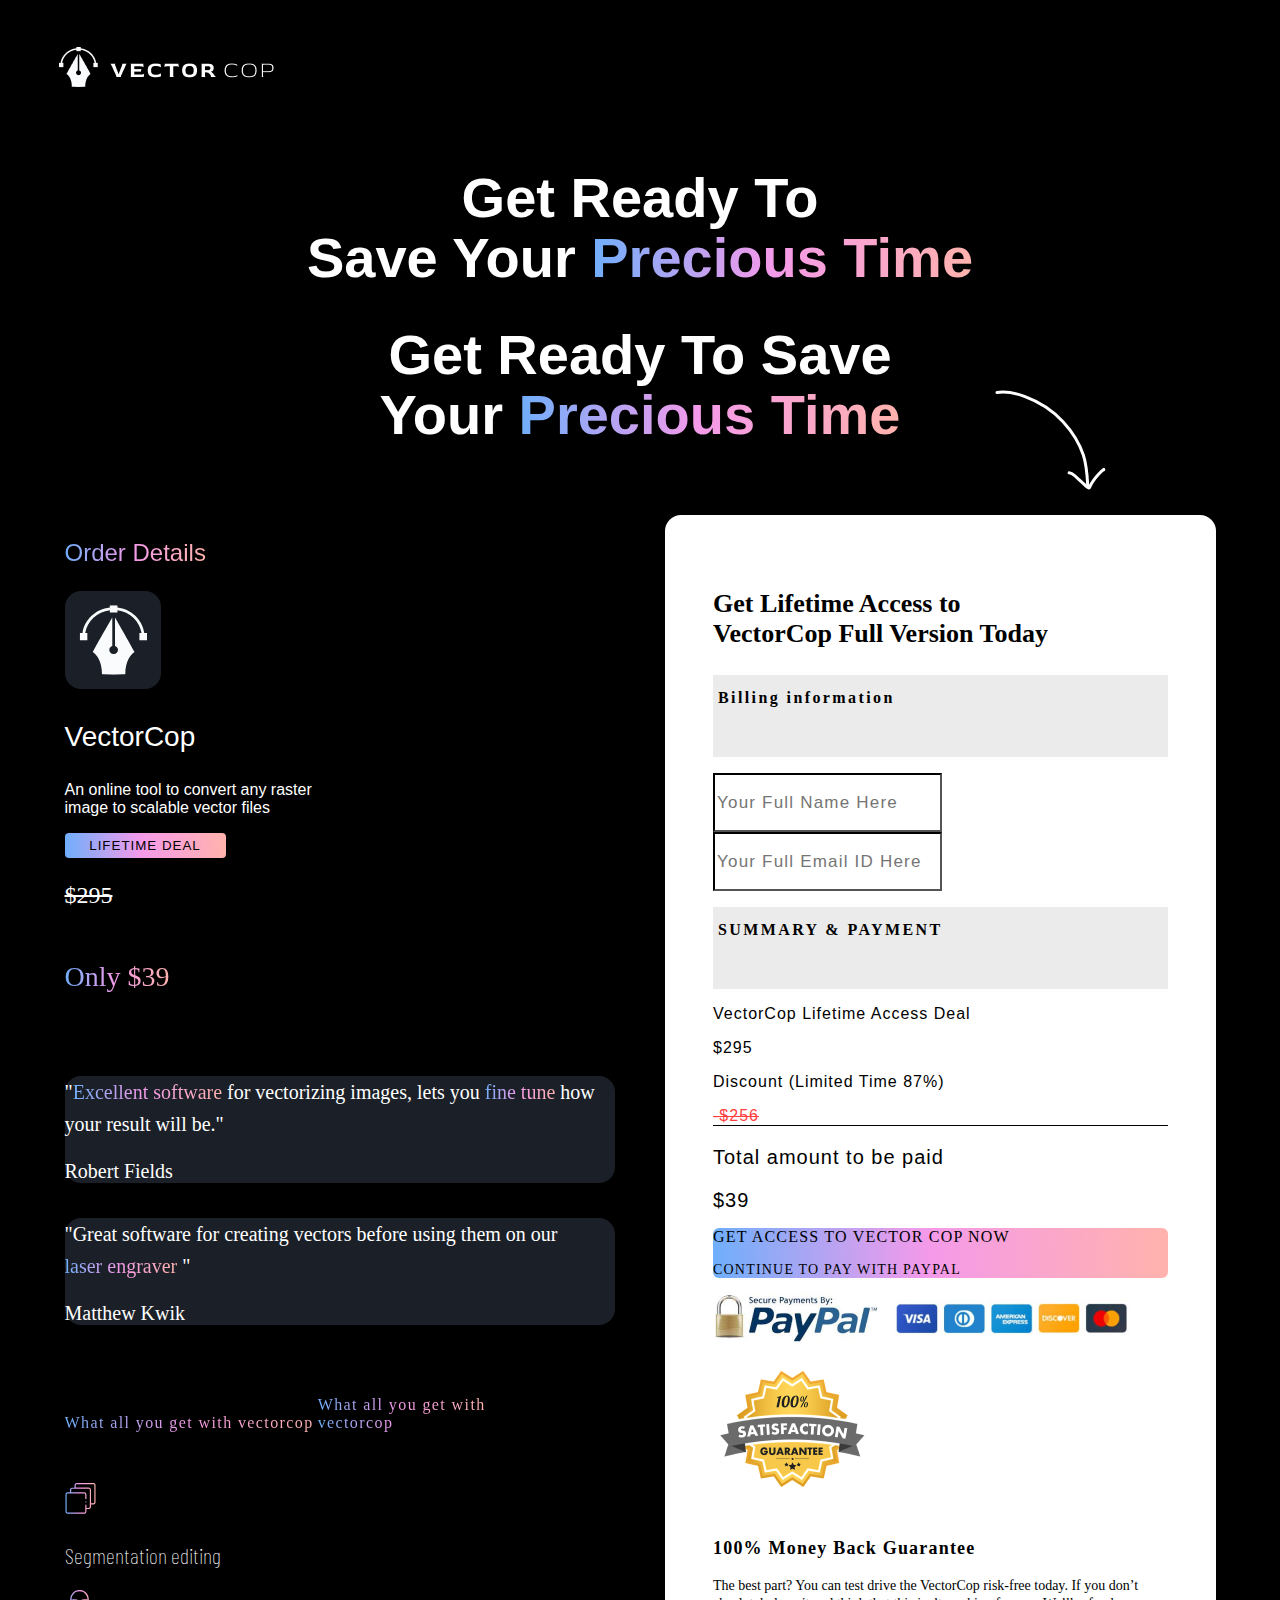
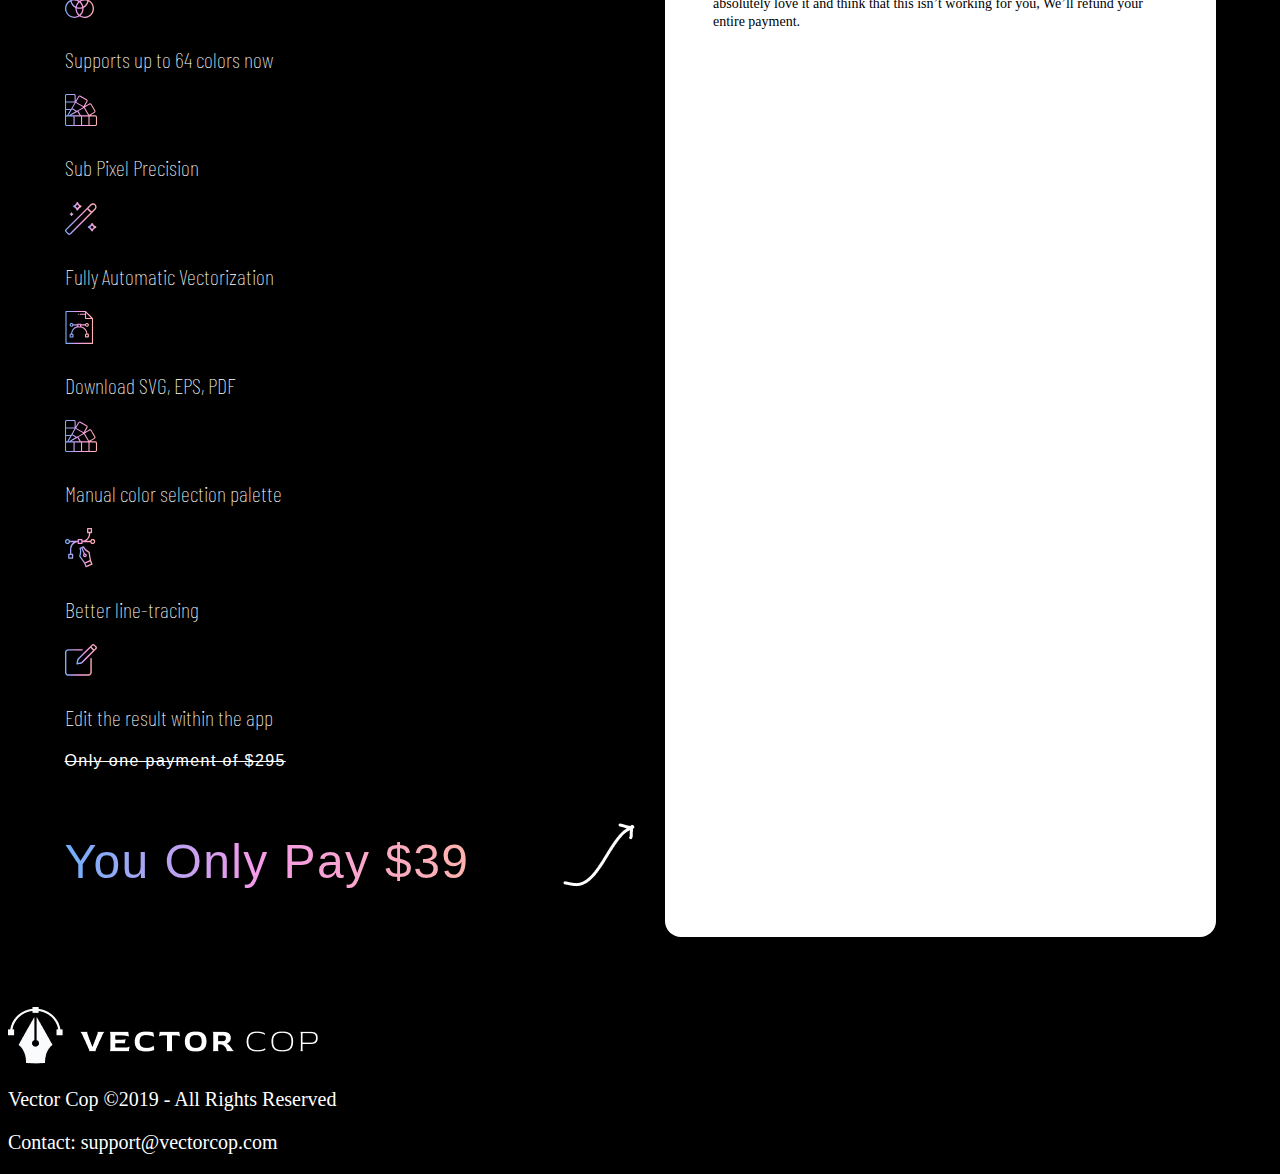
==== cart.html @ 102c4f46 "cart order details  deskto ipadp" ====
<!doctype html>
<html lang="en">

<head>
    <!-- Required meta tags -->
    <meta charset="utf-8">
    <meta name="viewport" content="width=device-width, initial-scale=1">

    <!-- Bootstrap CSS -->
    <link href="https://cdn.jsdelivr.net/npm/bootstrap@5.0.2/dist/css/bootstrap.min.css" rel="stylesheet"
        integrity="sha384-EVSTQN3/azprG1Anm3QDgpJLIm9Nao0Yz1ztcQTwFspd3yD65VohhpuuCOmLASjC" crossorigin="anonymous">

    <!-- Local Style -->
    <link rel="stylesheet" href="./css/cart.css">

    <!-- Google Fonts -->
    <link rel="preconnect" href="https://fonts.googleapis.com">
    <link rel="preconnect" href="https://fonts.gstatic.com" crossorigin>
    <link
        href="https://fonts.googleapis.com/css2?family=Montserrat:wght@100;200;300;400;500;600;700;800;900&display=swap"
        rel="stylesheet">

    <!-- Fontawesome -->
    <link rel="stylesheet" href="https://use.fontawesome.com/releases/v5.15.3/css/all.css"
        integrity="sha384-SZXxX4whJ79/gErwcOYf+zWLeJdY/qpuqC4cAa9rOGUstPomtqpuNWT9wdPEn2fk" crossorigin="anonymous">

    <link rel="preconnect" href="https://fonts.googleapis.com">
    <link rel="preconnect" href="https://fonts.gstatic.com" crossorigin>
    <link href="https://fonts.googleapis.com/css2?family=Barlow+Condensed:wght@100;200;300;400;500&display=swap"
        rel="stylesheet">

    <title>Cart</title>
</head>

<body>
    <nav class="navbar navbar-expand-lg navbar-dark">
        <div class="container-fluid">
            <a class="navbar-brand" href="#"><img src="images/Group 84.png" alt="logo"></a>
        </div>
    </nav>

    <main class="pb-0 pb-lg-5">
        <!-- Main heading -->
        <div class="h-main d-flex mt-4 mt-xl-0 justify-content-center">
            <!-- for desk -->
            <h1 class="d-none d-lg-block px-auto fs-56 c-white fw-bold ff-gb text-center">Get Ready To <br> Save Your <span
                    class="text-g">Precious Time</span></h1>
            <!-- for mobile -->
            <h1 class="d-lg-none fs-56 fs-md-32 c-white fw-900 ff-gb">Get Ready To Save <br> Your <span class="text-g">Precious
                    Time</span></h1>

        </div>


        <!-- Main -->
        <div class="main-cart">
            <!-- grid -->
            <div class="main-cart-grid">
                <img class="arrow-down d-none d-xl-block" src="images/Group 113.svg" alt="arrow-down">
                <img class="arrow-up d-none d-xl-block" src="images/Group 114.png" alt="">
                <div class="order-details ms-3 ms-md-0 d-flex flex-column">

                    <p class="ms-3 ms-xl-0 fs-24  text-g ff-gb">Order Details</p>


                    <div class="d-flex flex-column flex-md-row ms-3 ms-xl-0 justify-content-between c-white justify-content-between">

                        <div class="d-flex mt-2 mt-lg-0">
                            <div class="me-3">
                                <img class="small-logo" src="images/Group 3.svg" alt="">
                            </div>
                            <div class="d-flex flex-column ff-g">
                                <p class="fs-28 fs-sm-24 mb-0">VectorCop</p>
                                <p class="fw-light fs-sm-14">An online tool to convert any raster <br>
                                    image to scalable vector files</p>
                                <button class="o-d-b c-g fs-16 fs-sm-14 fw-bold l-space-1">LIFETIME DEAL</button>

                            </div>
                        </div>
                        <div class="d-flex flex-md-column flex-row text-md-end text-start mt-3 mt-xl-0">
                            <p class="cut-295 fs-24 fs-sm-20 mb-0 mt-1 mt-sm-0" style="text-decoration: line-through;">$295</p>
                            <p class="ms-3 ms-xl-0 text-g fs-30 fs-sm-24 -space-3">Only <span class="fw-bold">$39</span></p>
                        </div>

                    </div>

                </div>

                <div class="cart-reviews">
                    <div class="ms-lg-3 ms-xl-0 fs-20 fs-sm-16 text-center c-white c-bg-grey br-16 py-4 px-5">
                        <p class="mt-2 mb-1 l-height-32">"<span class="text-g">Excellent software</span> for vectorizing
                            images, lets you <span class="text-g">fine tune</span> how your result will be."</p>
                        <p class="mb-0 fw-light">Robert Fields</p>
                    </div>
                    <div class="ms-lg-3 ms-xl-0 mt-35 mt-4 fs-20 fs-sm-16 text-center c-white c-bg-grey br-16 py-4 px-5">
                        <p class="mt-2 mb-1 l-height-32">"Great software for creating vectors before using them on our <span class="text-g">laser engraver</span> "</p>
                        <p class="mb-0 fw-light">Matthew Kwik </p>
                    </div>
                </div>

                <div class="features">
                    <div class="d-flex justify-content-center">
                        <p class="d-none d-sm-block mt-3 fs-16 text-g text-center text-uppercase l-space-3 fw-bold">What all you get with
                            vectorcop</p>
                        <p class="d-sm-none mt-3 fs-16 text-g text-center text-uppercase l-space-3 fw-bold">What all you get with <br>
                                vectorcop</p>
                    </div>
                    <div class="row mt-35 ps-5 ps-xl-0">
                        <div class="col-xl-6 d-flex c-white fs-22">
                            <img src="images/vc-7.svg" alt="logo">
                            <p class=" ms-3 mb-0 ff-bc fw-100 fs-sm-18">Segmentation editing</p>
                        </div>

                        <div class="mt-3 mt-xl-0 col-xl-6 d-flex c-white fs-22">
                            <img src="images/vc-1.svg" alt="logo">
                            <p class=" ms-3 mb-0 ff-bc fw-100 fs-sm-18">Supports up to 64 colors now</p>
                        </div>

                        <div class="mt-3 col-xl-6 d-flex c-white fs-22">
                            <img src="images/vc-4.svg" alt="logo">
                            <p class=" ms-3 mb-0 ff-bc fw-100 fs-sm-18">Sub Pixel Precision</p>
                        </div>

                        <div class="mt-3 col-xl-6 d-flex c-white fs-22">
                            <img src="images/vc-2.svg" alt="logo">
                            <p class=" ms-3 mb-0 ff-bc fw-100 fs-sm-18">Fully Automatic Vectorization</p>
                        </div>

                        <div class="mt-3 col-xl-6 d-flex c-white fs-22">
                            <img src="images/vc-3.svg" alt="logo">
                            <p class=" ms-3 mb-0 ff-bc fw-100 fs-sm-18">Download SVG, EPS, PDF</p>
                        </div>

                        <div class="mt-3 col-xl-6 d-flex c-white fs-22">
                            <img src="images/vc-4.svg" alt="logo">
                            <p class=" ms-3 mb-0 ff-bc fw-100 fs-sm-18">Manual color selection palette</p>
                        </div>

                        <div class="mt-3 col-xl-6 d-flex c-white fs-22">
                            <img src="images/vc-5.svg" alt="logo">
                            <p class=" ms-3 mb-0 ff-bc fw-100 fs-sm-18">Better line-tracing</p>
                        </div>

                        <div class="mt-3 col-xl-6 d-flex c-white fs-22">
                            <img src="images/vc-6.svg" alt="logo">
                            <p class=" ms-3 mb-0 ff-bc fw-100 fs-sm-18">Edit the result within the app</p>
                        </div>

                    </div>
                    <div class="text-center mt-5 l-space-3">
                        <p class="features-p ff-g c-white fs-2 mb-0 fw-bold">Only one payment of $295</p>
                        <p class="fs-48 fs-sm-32 ff-gb text-g fw-bold">You Only Pay $39</p>
                    </div>
                </div>

                <!-- Cart -->
                <div class="cart me-lg-3 me-xl-0 br-16">
                    <div class="d-flex flex-column text-center">
                        <p class="fs-26 fs-sm-20 cart-p-1 fw-900">Get Lifetime Access to <br>
                            VectorCop Full Version Today</p>
                        <p class="cart-p-2 mt-4 text-uppercase fs-16 l-space-7 fw-600">Billing information</p>
                        <form>
                            <div class="mb-3 mt-1 mt-lg-0">
                                <input type="text" class="form-control inp" placeholder="Your Full Name Here"
                                    id="exampleInputName" aria-describedby="nameHelp">
                            </div>
                            <div class="mb-lg-3 mb-4 mt-1 mt-lg-0">
                                <input type="email" class="form-control inp" placeholder="Your Full Email ID Here"
                                    id="exampleInputEmail1" aria-describedby="emailHelp">
                            </div>


                        </form>
                        <p class="cart-p-3 mt-4 text-uppercase fs-16 l-space-7 fw-600">SUMMARY & PAYMENT</p>

                        <div class="mt-2 d-flex justify-content-between ff-g fs-16 fw-bold l-space-1">
                            <p class="ps-0 pe-0 ps-md-3 pe-md-3 l-space-sm-08 text-start l-space-sm-08">VectorCop Lifetime Access Deal</p>
                            <span class="me-md-3 me-0">$295</span>
                        </div>

                        <div class="mt-1 d-flex justify-content-between ff-g fs-16 fw-bold l-space-1">
                            <p class="ps-0 ps-md-3 pe-md-3 pe-0 text-start l-space-sm-08">Discount <span class="fw-100">(Limited Time 87%) </span> </p>
                            <span class="c-red me-md-3 me-0" style="text-decoration: line-through;">-$256</span>
                        </div>
                        <div class="hr"></div>
                        <div class="mt-3 mb-3 mb-lg-2 d-flex justify-content-between ff-g fs-20 fw-bold l-space-1">
                            <p class="ps-0 ps-md-3 pe-md-3 pe-0 l-space-sm-06">Total amount to be paid </p>
                            <span class="me-md-3 me-0">$39</span>
                        </div>

                        <div class="cart-g-div mt-4 mb-2 py-3 c-g d-flex flex-column align-items-center">
                            <p class="mb-1 fs-5 fw-bold l-space-2">GET ACCESS TO VECTOR COP NOW</p>
                            <p class="l-space-2 mb-0 fs-14">CONTINUE TO PAY WITH PAYPAL</p>
                        </div>

                        <div class="d-none d-lg-block credit-img mx-auto mt-4">
                            <img src="images/Group 53.png" alt="cresdit card">
                        </div>
                        <div class="row mt-5">
                            <div class="col-xl-4">
                                <img src="images/54e1d54a4851a914f6da8c7dda793576163adeec5b4c704c732a72d0964ec359_640 1.png" alt="">
                            </div>
                            <div class="mt-0 mt-lg-2 col-xl-8 text-center text-xl-start">
                                <p class=" mt-0 mt-lg-4 mb-0 fs-18 fw-800 l-space-2">100% Money Back Guarantee</p>
                                <p class="mt-2 mb-0 fs-14 fw-100 l-height-1">The best part? You can test drive the VectorCop risk-free today. If you don’t absolutely love it and think that this isn’t working for you, We’ll refund your entire payment.</p> 
                            </div>
                        </div>
                    </div>
                </div>
            </div>
        </div>
    </main>

    <footer class="pt-lg-5 pb-5 pt-0">
        <div class="text-center c-white mt-5">
            <img src="images/Group 401.png" alt="">
            <p class="mt-2 mb-0 fs-20 fs-sm-16">Vector Cop ©2019 - All Rights Reserved</p> 

             <p class="fs-20 fs-sm-16">  Contact: support@vectorcop.com</p>
            <p></p>
        </div>
    </footer>





    <!-- Bootstrap JS -->
    <script src="https://cdn.jsdelivr.net/npm/bootstrap@5.0.2/dist/js/bootstrap.bundle.min.js"
        integrity="sha384-MrcW6ZMFYlzcLA8Nl+NtUVF0sA7MsXsP1UyJoMp4YLEuNSfAP+JcXn/tWtIaxVXM"
        crossorigin="anonymous"></script>

</body>

</html>
---- css/cart.css ----
body{
    background-color: #000;
}

@font-face{
    src: url(Gotham-Font/Gotham-Black.otf);
    font-family: 'Gotham Black', sans-serif;
}

@font-face{
    src: url(Gotham-Font/Gotham-Bold.otf);
    font-family: 'Gotham', sans-serif;
}


.ff-bc{
    font-family: 'Barlow Condensed', sans-serif;
}
.ff-r{
    font-family: 'Roboto', sans-serif;
}


.ff-gb{
    font-family: 'Gotham Black', sans-serif;  
}
.ff-g{
    font-family: 'Gotham', sans-serif;  
}

.c-white{
    color:#fff;
}

.c-bg-b{
    background-color:#0E1013;
}

.c-g{
    background: linear-gradient(88.79deg, #60B1FD -5.16%, #F49AEA 47.08%, #FFB2AE 98.23%);
}

.c-red{
    color: #FF3F3F;
}

.c-bg-grey{
 background-color: #1B2028;
}


.fs-72{
    font-size: 72px;
}
.fs-28{
    font-size: 28px;
}
.fs-30{
    font-size: 28px;
}
.fs-64{
    font-size: 64px;
}

.fs-56{
    font-size: 56px!important;
}
.fs-48{
    font-size: 48px!important;
}
.fs-20{
    font-size: 20px;
}
.fs-18{
    font-size: 18px;
}

.fs-22{
    font-size: 22px;
}
.fs-14{
    font-size: 14px;
}
.fs-24{
    font-size: 24px;
}
.fs-26{
    font-size: 26px;
}
.fw-300{
    font-weight: 300;
}

.fw-600{
    font-weight: 600;
}
.fw-700{
    font-weight: 700;
}
.fw-800{
    font-weight: 800;
}
.fw-900{
    font-weight: 900;
}

.fw-100{
    font-weight: 100!important;
}

.br-16{
    border-radius: 16px;
}

@media(max-width:768px){
    .fs-72{
        font-size: 40px;
    }

    .fs-22{
        font-size: 20px;
    }

    .fs-md-24{
        font-size: 24px!important;
    }

    .fs-md-20{
        font-size: 20px!important;
    }
    .fs-md-32{
        font-size: 32px!important;
    }

    .fs-md-40{
        font-size: 40px!important;
    }

    .fs-md-50{
        font-size: 50px!important;
    }

    .fs-md-16{
        font-size: 16px!important;
    }

}

@media (max-width:576px){
    .fs-sm-14{
        font-size: 14px;
    }
    .fs-sm-16{
        font-size: 16px!important;
    }
    .fs-sm-18{
        font-size: 16px!important;
    }
    .fs-sm-20{
        font-size: 20px!important;
    }
    .fs-sm-24{
        font-size: 24px!important;
    }

    .fs-sm-32{
        font-size: 32px!important;
    }
    .fs-sm-40{
        font-size: 40px!important;
    }

    .fw-md-500{
        font-weight: 500!important;
    }

    .mt-39{
        margin-top: 39px!important;
    }

    .l-height-sm-40{
        line-height: 40px!important;
    }

    .l-space-sm-1{
        letter-spacing: 1px;
    }
    .l-space-sm-08{
        letter-spacing: 0.8px;
    }
    .l-space-sm-06{
        letter-spacing: 0.6px;
    }
}

.text-g{
    background-color: #fff; 
    background: linear-gradient(88.79deg, #60B1FD -5.16%, #F49AEA 47.08%, #FFB2AE 98.23%);
    background-size: 100%!important;
    background-repeat: repeat!important;
     background-clip: text;
    -webkit-background-clip: text!important;
    -webkit-text-fill-color: transparent!important; 
    -moz-background-clip: text!important;
    -moz-text-fill-color: transparent!important;
    display: inline-block;
}

.l-space-1{
    letter-spacing: 1px;
}

.l-space-2{
    letter-spacing: 1.2px;
}
.l-space-3{
    letter-spacing: 1.4px;
}
.l-space-4{
    letter-spacing: 1.6px;
}
.l-space-5{
    letter-spacing: 1.8px;
}
.l-space-6{
    letter-spacing: 2px;
}
.l-space-7{
    letter-spacing: 2.4px;
}

/* Line-heights */
.l-height-32{
    line-height: 32px;
}
.l-height-50{
    line-height: 50px;
}
.l-height-32{
    line-height: 32px;
}

.l-height-01{
    line-height: 1;
}
.l-height-02{
    line-height: 1.2;
}

.l-height-1{
    line-height: 1.3;
}
.l-height-2{
    line-height: 1.6;
}

.l-height-desk-0{
    line-height: 0.8;
}

/* margins */
.mt-35{
    margin-top: 35px;
}
/* Navbar */
.navbar{
    padding: 39px 4%;
}
.btn-g{
    border-radius: 0;
    border-style: none;
    background: linear-gradient(88.79deg, #60B1FD -5.16%, #F49AEA 47.08%, #FFB2AE 98.23%);
}

.navbar .btn-g{
    padding: 7px 27px;
    font-size: 18px;
    font-weight: 600;
}

.navbar .collapse .navbar-nav li a{
    color: #fff!important;
}

/* Main */

.h-main{
    font-family: 'Gotham Black', sans-serif;
    font-size: 56px!important;
    font-style: normal;
    font-weight: 900;
    line-height: 60px;
    letter-spacing: 0em;
    text-align: center;
    margin: 0 auto;

}
.main-cart{
    max-width: 1151px;
    margin: 70px auto;
}

.main-cart-grid{
    display: grid;
    grid-template-columns: 1fr 1fr;
    grid-template-rows: auto auto auto;
    grid-column-gap: 50px;
    grid-row-gap: 35px;
}

.arrow-down{
    grid-column: 2/3;
    grid-row: 1/2;
    position: relative;
    bottom: 125px;
    right: 110px;
    align-self: start;
    justify-self: end;
    z-index: 2;
}
.arrow-up{
    grid-column: 1/2;
    grid-row: 3/4;
    position: relative;
    align-self: end;
    justify-self: end;
    z-index: 2;
    left: 20px;
    bottom: 50px;
}

.order-details{
    grid-column: 1/2;
    grid-row: 1/2;
}
.cart-reviews{
    grid-column: 1/2;
    grid-row: 2/3;
}
.features{
    grid-column: 1/2;
    grid-row: 3/4;
}
.cart{
    grid-column: 2/3;
    grid-row: 1/-1;
}

.small-logo{
    background-color: #1B2028;
    border-radius: 16px;
    padding: 14px;
}
.o-d-b{
    padding: 5px 16px;
    display: inline-block;
    width: 161px;
    border-radius: 4px;
    border: none;
}

.features img{
    max-width: 32px;

}

.features-p{
    text-decoration: line-through;
}

/* Cart */

.cart{
    grid-column: 2/3;
    grid-row: 1/-1;
    background-color: #fff;
    padding: 48px 48px 20px 48px;
}

.cart-p-2, .cart-p-3{
    padding: 14px 5px;
    background-color: #EBEBEB;
    height: 54px;
}

.inp{
    height: 53px;
    font-size: 17px;
    font-weight: 300;
    letter-spacing: 1.2px;
    border-radius: 0;
    border-color: #000;
}

.hr{
    height: 1px;
    width: 100%;
    background-color: #000;
}

.cart-g-div{
    border-radius: 6px;
}
.credit-img{
    width: 90%;
}

@media(max-width:1200px){
    .main-cart-grid{
        grid-column-gap: 20px;
    }

}

@media(max-width:992px){

    .main-cart-grid{
        grid-template-columns: 1fr;
        grid-template-rows: auto auto auto auto;
        grid-column-gap: 0;
        padding: 20%;
    }

    .order-details{
        grid-column: 1/2;
        grid-row: 1/2;
    }

    .cart{
        grid-column: 1/2;
        grid-row: 2/3;
    }

    .features{
        grid-column: 1/2;
        grid-row: 3/4;
    }
    .cart-reviews{
        grid-column: 1/2;
        grid-row: 4/5;
    }

}

@media(max-width:858px){

    .main-cart-grid{
        padding: 0 10%;
    }
}  

@media(max-width:768px){
    .cut-295{
        margin-left: 114px;
    }
    .main-cart{
        margin-top: 20px;
    }
}

@media(max-width:642px){
    .main-cart{
        margin-top: 20px;
    }
    .main-cart-grid{
        padding: 0;
    }
    .cart, .cart-reviews div{
        border-radius: 0;
    }
    .cart{
        padding: 48px 30px 20px 30px;
    }
}
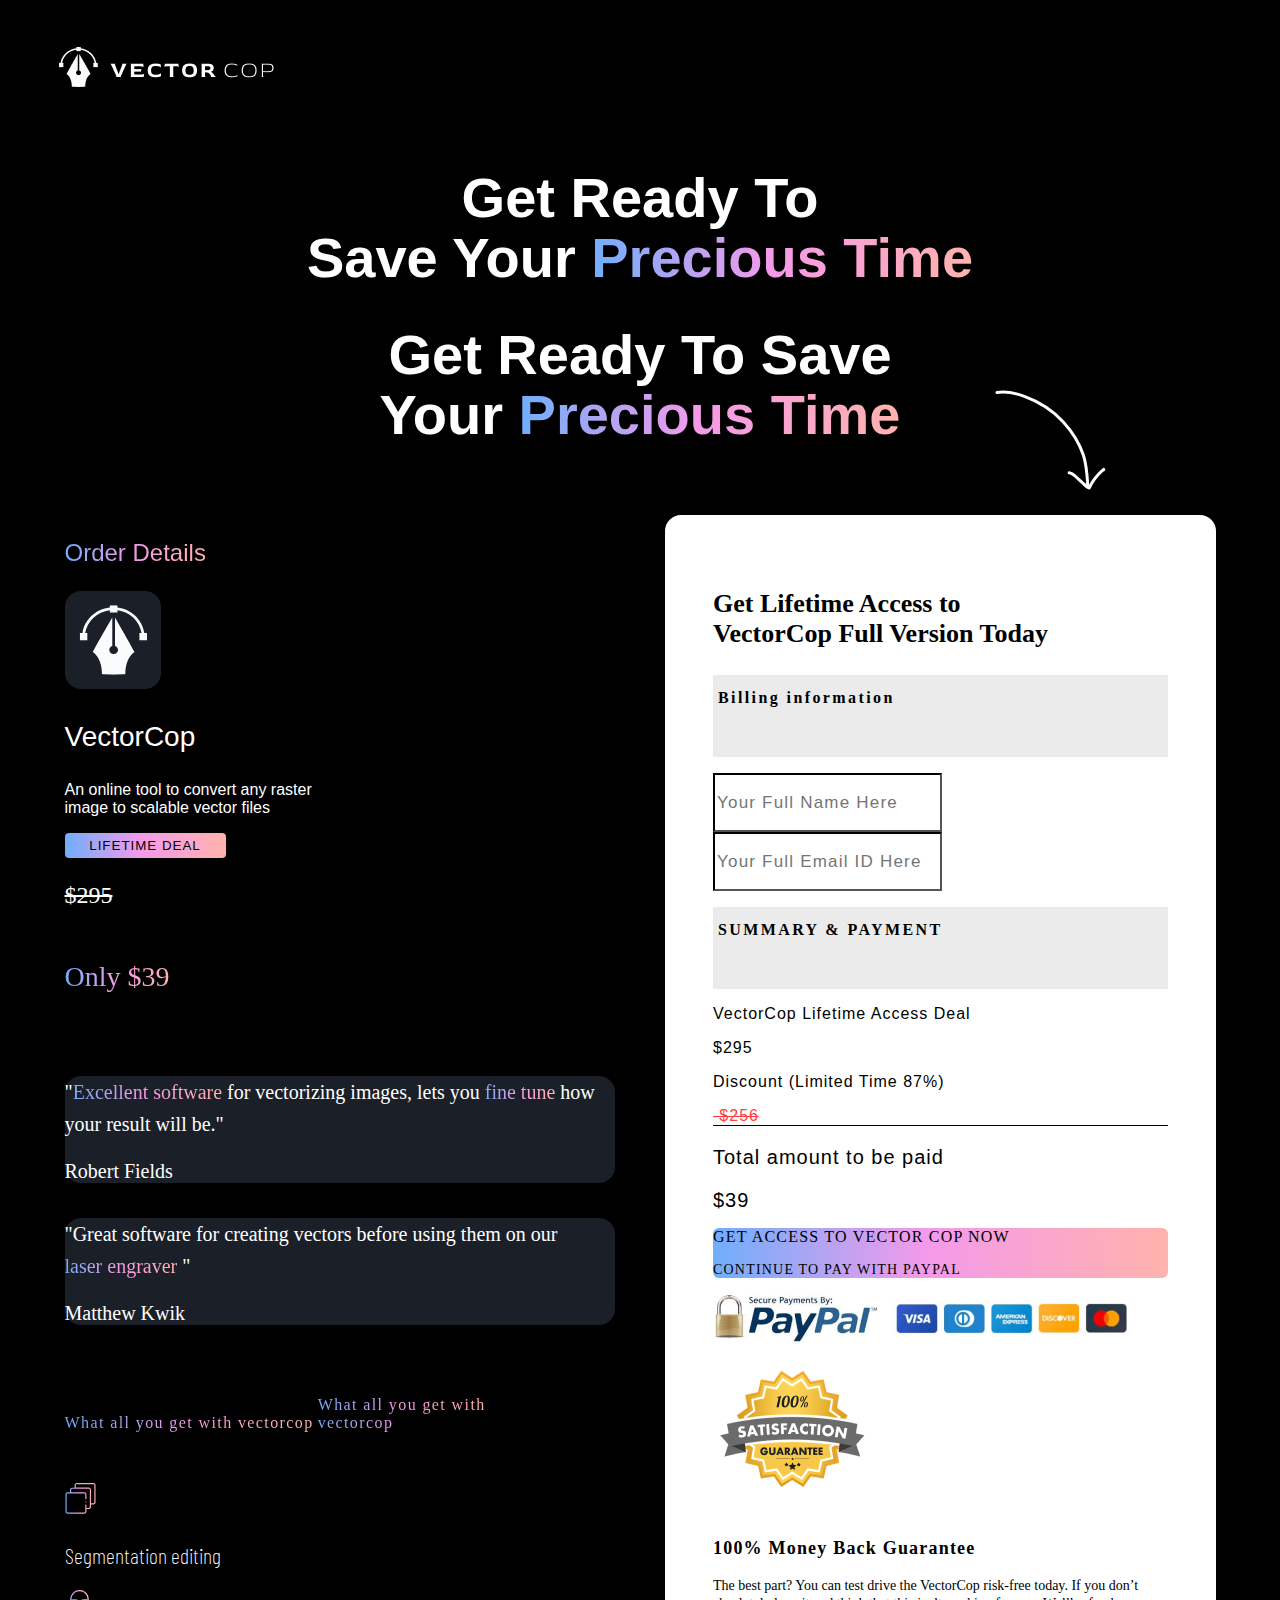
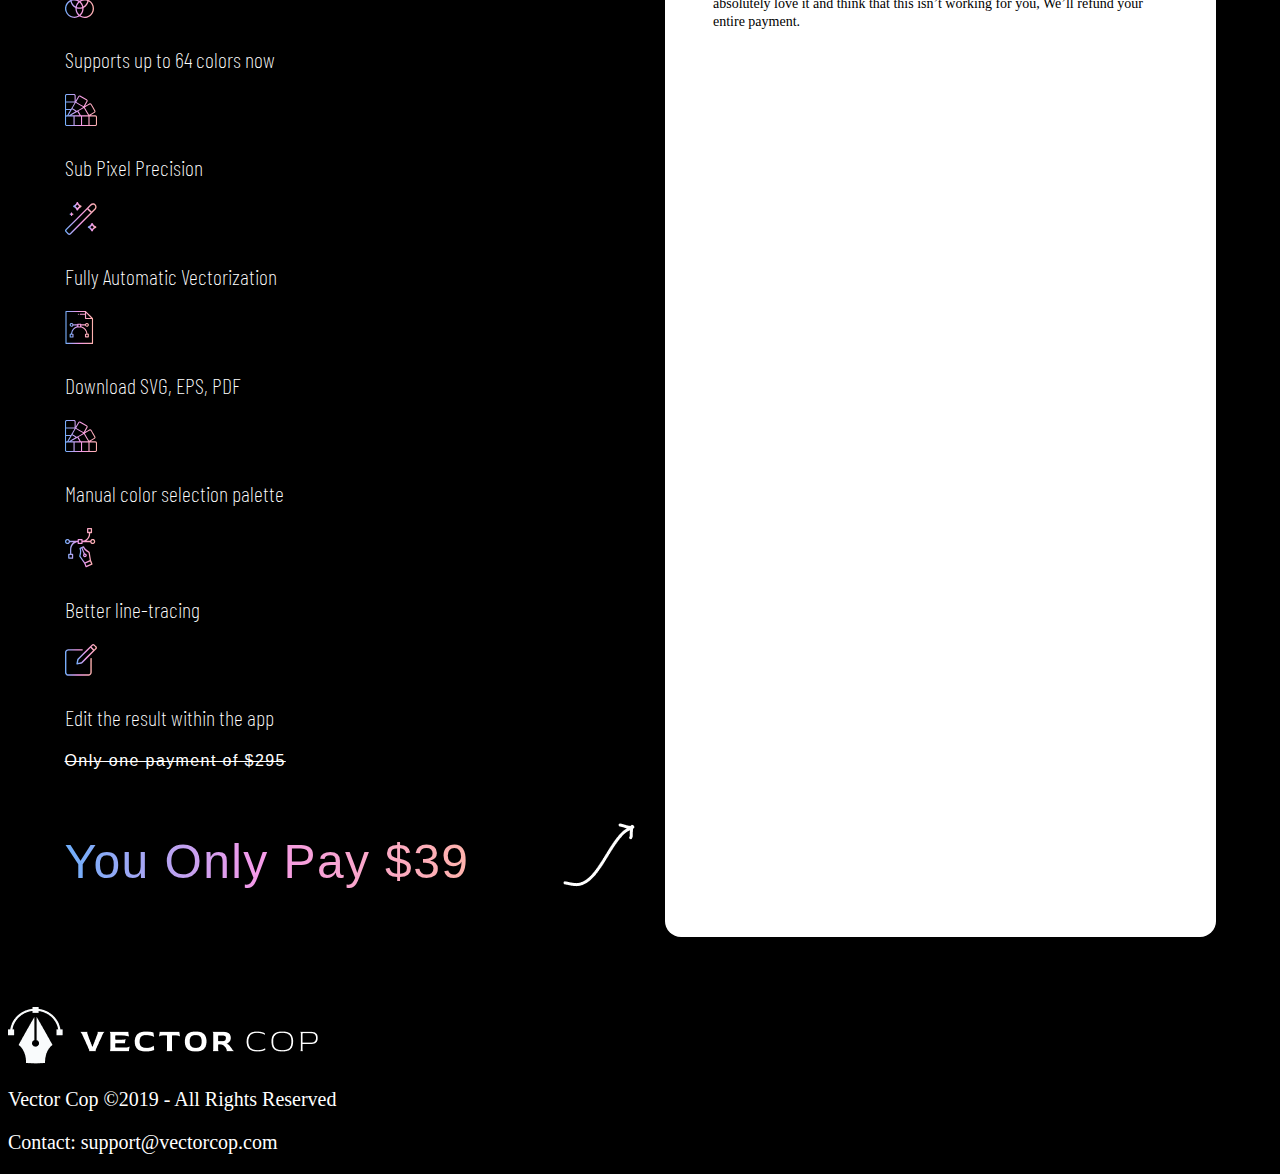
==== commit 1b48b84e: "cart order details  deskto ipadp" ====
--- a/cart.html
+++ b/cart.html
@@ -86,6 +86,8 @@
 
                 </div>
 
+                <!-- Cart Reviews -->
+
                 <div class="cart-reviews">
                     <div class="ms-lg-3 ms-xl-0 fs-20 fs-sm-16 text-center c-white c-bg-grey br-16 py-4 px-5">
                         <p class="mt-2 mb-1 l-height-32">"<span class="text-g">Excellent software</span> for vectorizing
@@ -97,6 +99,8 @@
                         <p class="mb-0 fw-light">Matthew Kwik </p>
                     </div>
                 </div>
+
+                <!-- Features -->
 
                 <div class="features">
                     <div class="d-flex justify-content-center">
@@ -105,45 +109,45 @@
                         <p class="d-sm-none mt-3 fs-16 text-g text-center text-uppercase l-space-3 fw-bold">What all you get with <br>
                                 vectorcop</p>
                     </div>
-                    <div class="row mt-35 ps-5 ps-xl-0">
+                    <div class="row mx-auto mt-35 ps-0 ps-xl-0">
                         <div class="col-xl-6 d-flex c-white fs-22">
                             <img src="images/vc-7.svg" alt="logo">
-                            <p class=" ms-3 mb-0 ff-bc fw-100 fs-sm-18">Segmentation editing</p>
+                            <p class=" ms-3 mb-0 ff-bc fw-200 fs-sm-18">Segmentation editing</p>
                         </div>
 
                         <div class="mt-3 mt-xl-0 col-xl-6 d-flex c-white fs-22">
                             <img src="images/vc-1.svg" alt="logo">
-                            <p class=" ms-3 mb-0 ff-bc fw-100 fs-sm-18">Supports up to 64 colors now</p>
+                            <p class=" ms-3 mb-0 ff-bc fw-200 fs-sm-18">Supports up to 64 colors now</p>
                         </div>
 
                         <div class="mt-3 col-xl-6 d-flex c-white fs-22">
                             <img src="images/vc-4.svg" alt="logo">
-                            <p class=" ms-3 mb-0 ff-bc fw-100 fs-sm-18">Sub Pixel Precision</p>
+                            <p class=" ms-3 mb-0 ff-bc fw-200 fs-sm-18">Sub Pixel Precision</p>
                         </div>
 
                         <div class="mt-3 col-xl-6 d-flex c-white fs-22">
                             <img src="images/vc-2.svg" alt="logo">
-                            <p class=" ms-3 mb-0 ff-bc fw-100 fs-sm-18">Fully Automatic Vectorization</p>
+                            <p class=" ms-3 mb-0 ff-bc fw-200 fs-sm-18">Fully Automatic Vectorization</p>
                         </div>
 
                         <div class="mt-3 col-xl-6 d-flex c-white fs-22">
                             <img src="images/vc-3.svg" alt="logo">
-                            <p class=" ms-3 mb-0 ff-bc fw-100 fs-sm-18">Download SVG, EPS, PDF</p>
+                            <p class=" ms-3 mb-0 ff-bc fw-200 fs-sm-18">Download SVG, EPS, PDF</p>
                         </div>
 
                         <div class="mt-3 col-xl-6 d-flex c-white fs-22">
                             <img src="images/vc-4.svg" alt="logo">
-                            <p class=" ms-3 mb-0 ff-bc fw-100 fs-sm-18">Manual color selection palette</p>
+                            <p class=" ms-3 mb-0 ff-bc fw-200 fs-sm-18">Manual color selection palette</p>
                         </div>
 
                         <div class="mt-3 col-xl-6 d-flex c-white fs-22">
                             <img src="images/vc-5.svg" alt="logo">
-                            <p class=" ms-3 mb-0 ff-bc fw-100 fs-sm-18">Better line-tracing</p>
+                            <p class=" ms-3 mb-0 ff-bc fw-200 fs-sm-18">Better line-tracing</p>
                         </div>
 
                         <div class="mt-3 col-xl-6 d-flex c-white fs-22">
                             <img src="images/vc-6.svg" alt="logo">
-                            <p class=" ms-3 mb-0 ff-bc fw-100 fs-sm-18">Edit the result within the app</p>
+                            <p class=" ms-3 mb-0 ff-bc fw-200 fs-sm-18">Edit the result within the app</p>
                         </div>
 
                     </div>
--- a/css/cart.css
+++ b/css/cart.css
@@ -107,6 +107,9 @@
 .fw-100{
     font-weight: 100!important;
 }
+.fw-200{
+    font-weight: 200!important;
+}
 
 .br-16{
     border-radius: 16px;
@@ -154,7 +157,7 @@
         font-size: 16px!important;
     }
     .fs-sm-18{
-        font-size: 16px!important;
+        font-size: 18px!important;
     }
     .fs-sm-20{
         font-size: 20px!important;
@@ -471,4 +474,8 @@
     .cart{
         padding: 48px 30px 20px 30px;
     }
+
+    .features .row{
+     width: 70%;
+    }
 } 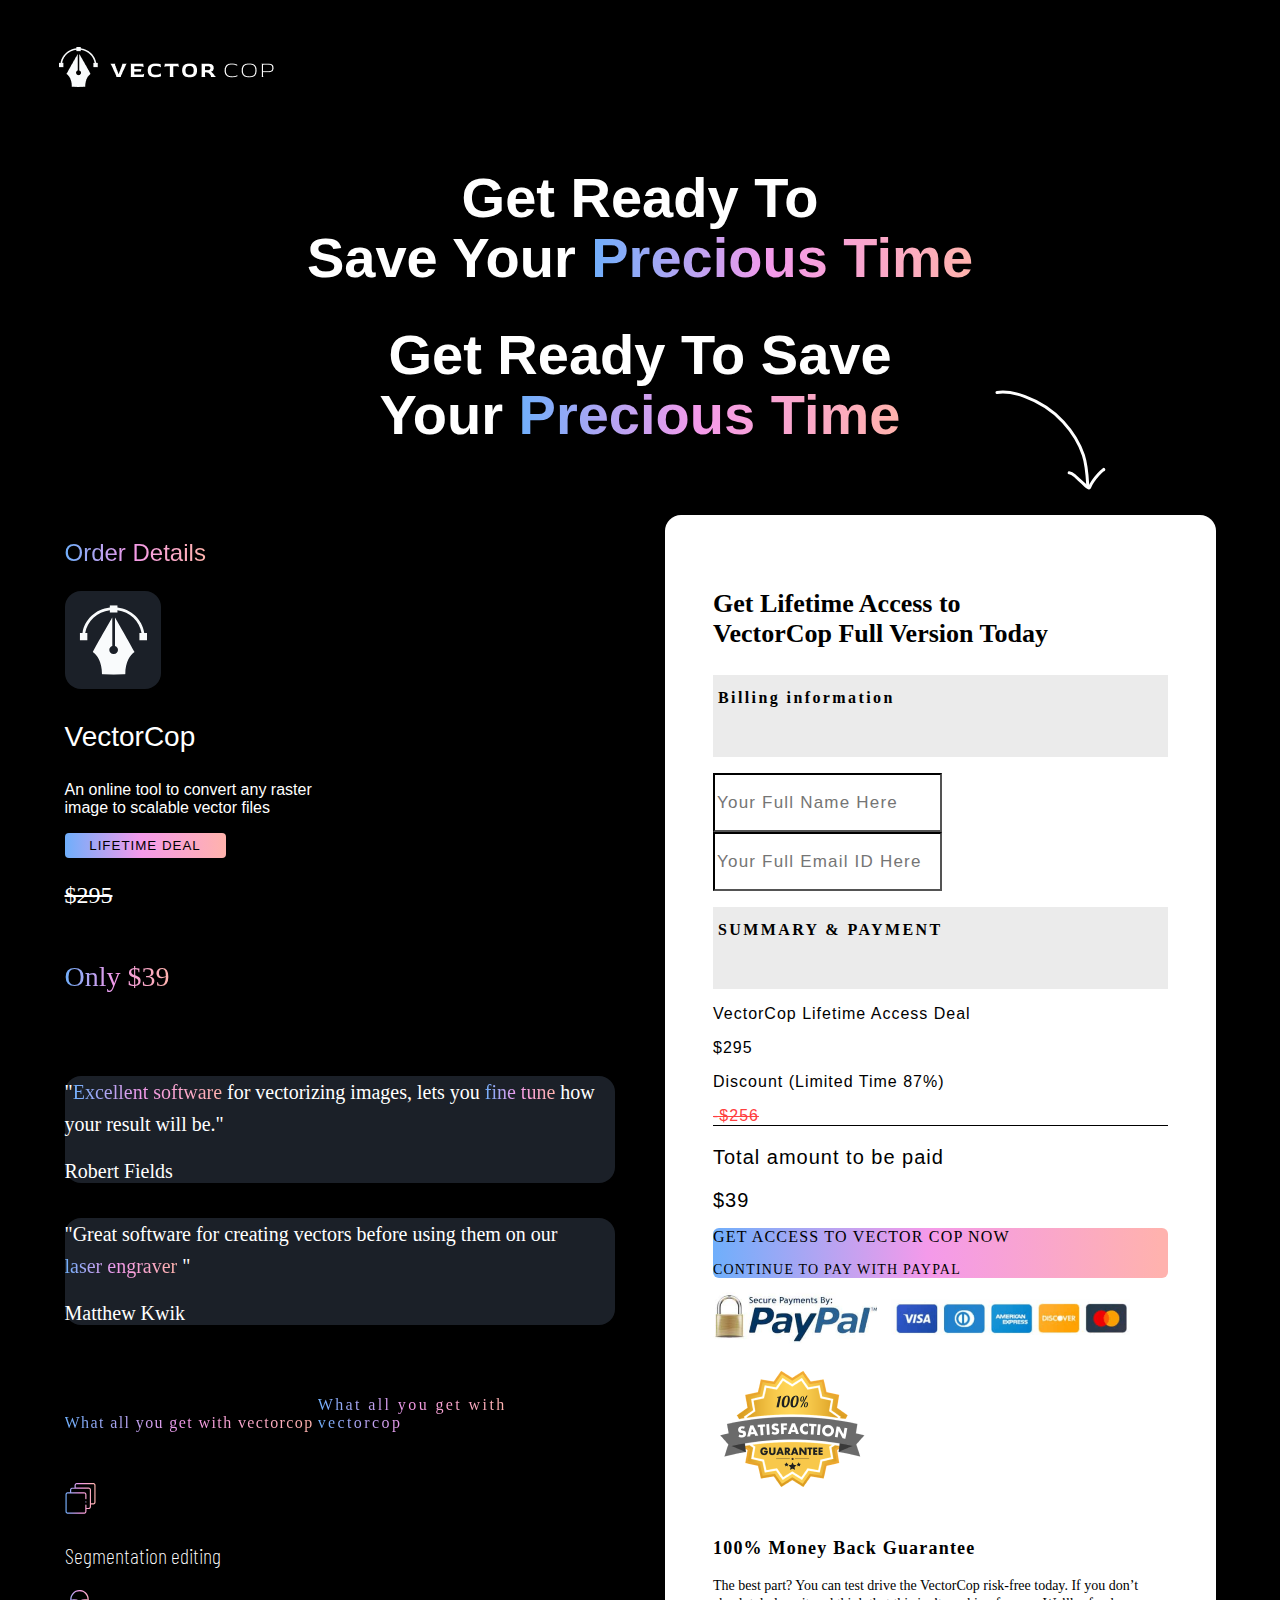
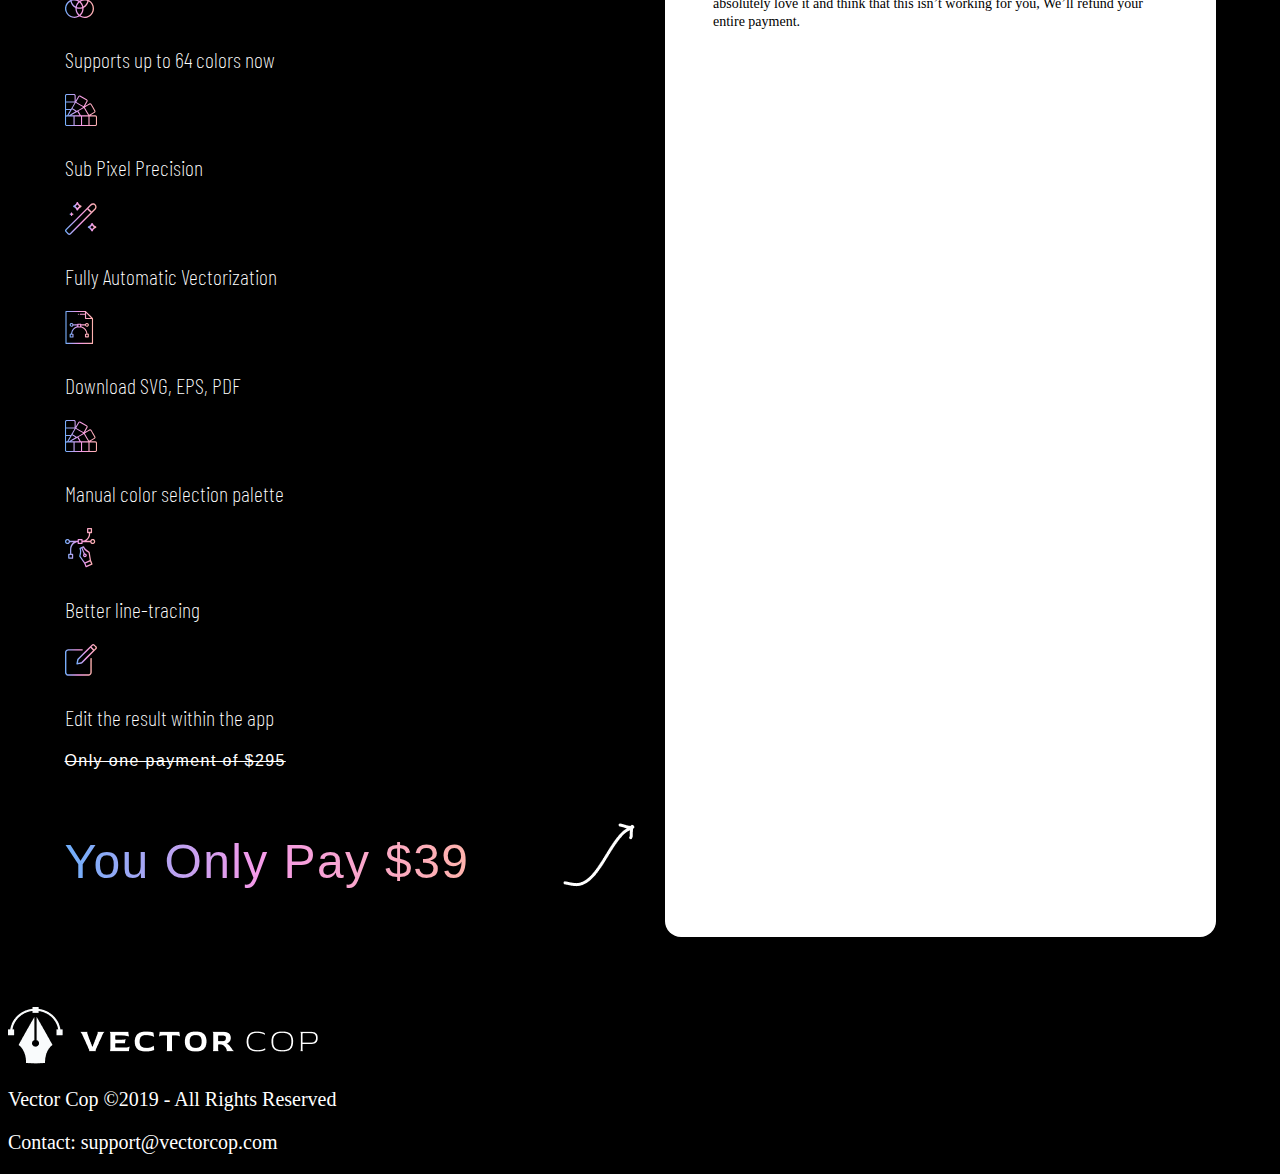
==== commit fa5a271b: "cart order details  deskto ipadp" ====
--- a/cart.html
+++ b/cart.html
@@ -106,48 +106,48 @@
                     <div class="d-flex justify-content-center">
                         <p class="d-none d-sm-block mt-3 fs-16 text-g text-center text-uppercase l-space-3 fw-bold">What all you get with
                             vectorcop</p>
-                        <p class="d-sm-none mt-3 fs-16 text-g text-center text-uppercase l-space-3 fw-bold">What all you get with <br>
+                        <p class="d-sm-none mt-3 fs-16 text-g text-center text-uppercase l-space-7 fw-bold">What all you get with <br>
                                 vectorcop</p>
                     </div>
                     <div class="row mx-auto mt-35 ps-0 ps-xl-0">
                         <div class="col-xl-6 d-flex c-white fs-22">
                             <img src="images/vc-7.svg" alt="logo">
-                            <p class=" ms-3 mb-0 ff-bc fw-200 fs-sm-18">Segmentation editing</p>
+                            <p class=" ms-4 ms-lg-3 mb-0 ff-bc fw-200 fs-sm-18">Segmentation editing</p>
                         </div>
 
                         <div class="mt-3 mt-xl-0 col-xl-6 d-flex c-white fs-22">
                             <img src="images/vc-1.svg" alt="logo">
-                            <p class=" ms-3 mb-0 ff-bc fw-200 fs-sm-18">Supports up to 64 colors now</p>
+                            <p class="  ms-4 ms-lg-3  mb-0 ff-bc fw-200 fs-sm-18">Supports up to 64 colors now</p>
                         </div>
 
                         <div class="mt-3 col-xl-6 d-flex c-white fs-22">
                             <img src="images/vc-4.svg" alt="logo">
-                            <p class=" ms-3 mb-0 ff-bc fw-200 fs-sm-18">Sub Pixel Precision</p>
+                            <p class=" ms-4 ms-lg-3  mb-0 ff-bc fw-200 fs-sm-18">Sub Pixel Precision</p>
                         </div>
 
                         <div class="mt-3 col-xl-6 d-flex c-white fs-22">
                             <img src="images/vc-2.svg" alt="logo">
-                            <p class=" ms-3 mb-0 ff-bc fw-200 fs-sm-18">Fully Automatic Vectorization</p>
+                            <p class="  ms-4 ms-lg-3  mb-0 ff-bc fw-200 fs-sm-18">Fully Automatic Vectorization</p>
                         </div>
 
                         <div class="mt-3 col-xl-6 d-flex c-white fs-22">
                             <img src="images/vc-3.svg" alt="logo">
-                            <p class=" ms-3 mb-0 ff-bc fw-200 fs-sm-18">Download SVG, EPS, PDF</p>
+                            <p class="  ms-4 ms-lg-3  mb-0 ff-bc fw-200 fs-sm-18">Download SVG, EPS, PDF</p>
                         </div>
 
                         <div class="mt-3 col-xl-6 d-flex c-white fs-22">
                             <img src="images/vc-4.svg" alt="logo">
-                            <p class=" ms-3 mb-0 ff-bc fw-200 fs-sm-18">Manual color selection palette</p>
+                            <p class="  ms-4 ms-lg-3  mb-0 ff-bc fw-200 fs-sm-18">Manual color selection palette</p>
                         </div>
 
                         <div class="mt-3 col-xl-6 d-flex c-white fs-22">
                             <img src="images/vc-5.svg" alt="logo">
-                            <p class=" ms-3 mb-0 ff-bc fw-200 fs-sm-18">Better line-tracing</p>
+                            <p class=" ms-4 ms-lg-3  mb-0 ff-bc fw-200 fs-sm-18">Better line-tracing</p>
                         </div>
 
                         <div class="mt-3 col-xl-6 d-flex c-white fs-22">
                             <img src="images/vc-6.svg" alt="logo">
-                            <p class=" ms-3 mb-0 ff-bc fw-200 fs-sm-18">Edit the result within the app</p>
+                            <p class=" ms-4 ms-lg-3  mb-0 ff-bc fw-200 fs-sm-18">Edit the result within the app</p>
                         </div>
 
                     </div>
--- a/css/cart.css
+++ b/css/cart.css
@@ -478,4 +478,7 @@
     .features .row{
      width: 70%;
     }
+    .features .row div{
+        padding-right: 0;
+       }
 } 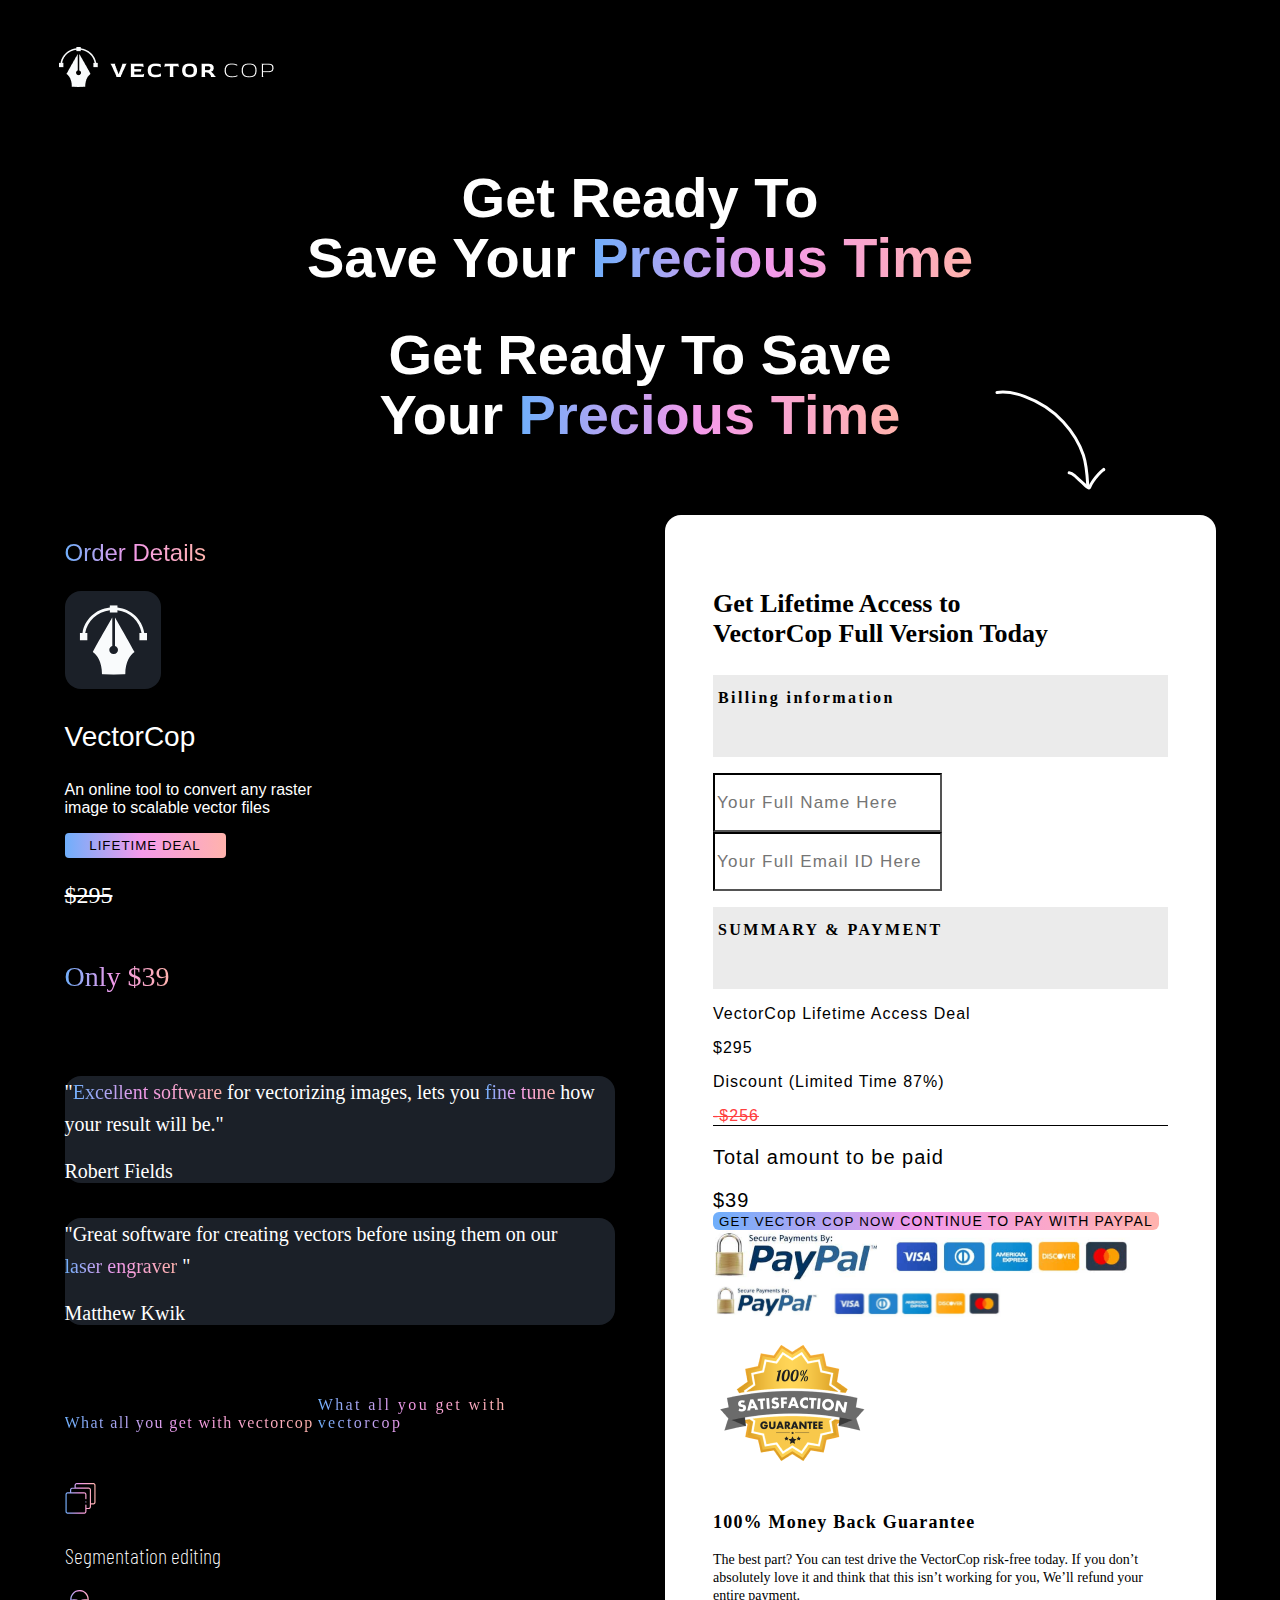
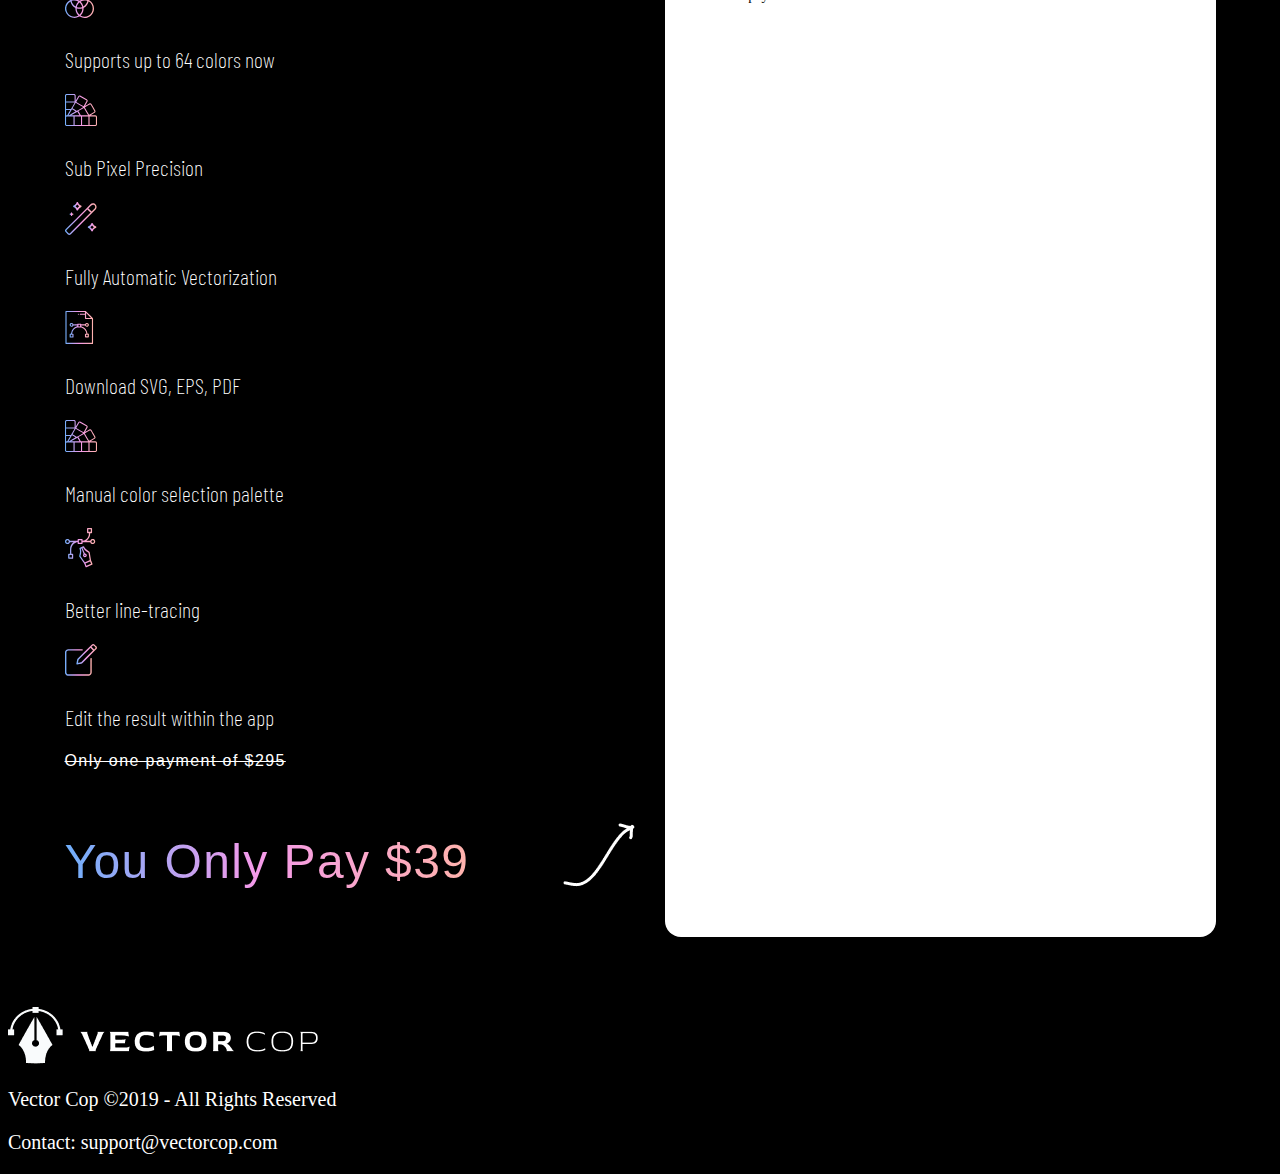
==== commit 073feff8: "cart order details  deskto ipadp" ====
--- a/cart.html
+++ b/cart.html
@@ -183,7 +183,7 @@
                         </div>
 
                         <div class="mt-1 d-flex justify-content-between ff-g fs-16 fw-bold l-space-1">
-                            <p class="ps-0 ps-md-3 pe-md-3 pe-0 text-start l-space-sm-08">Discount <span class="fw-100">(Limited Time 87%) </span> </p>
+                            <p class="ps-0 ps-md-3 pe-md-3 pe-0 text-start l-space-sm-08">Discount <span class="fw-300">(Limited Time 87%) </span> </p>
                             <span class="c-red me-md-3 me-0" style="text-decoration: line-through;">-$256</span>
                         </div>
                         <div class="hr"></div>
@@ -192,13 +192,15 @@
                             <span class="me-md-3 me-0">$39</span>
                         </div>
 
-                        <div class="cart-g-div mt-4 mb-2 py-3 c-g d-flex flex-column align-items-center">
-                            <p class="mb-1 fs-5 fw-bold l-space-2">GET ACCESS TO VECTOR COP NOW</p>
-                            <p class="l-space-2 mb-0 fs-14">CONTINUE TO PAY WITH PAYPAL</p>
-                        </div>
+                
+
+                        <button class="cart-g-div mt-4 mb-2 py-3 c-g fs-5 fs-sm-18 fw-bold l-space-2">GET VECTOR COP NOW <span class="d-block l-space-2 fw-300 fs-14">CONTINUE TO PAY WITH PAYPAL</span></button>
 
                         <div class="d-none d-lg-block credit-img mx-auto mt-4">
                             <img src="images/Group 53.png" alt="cresdit card">
+                        </div>
+                        <div class="d-lg-none credit-img mx-auto mt-4">
+                            <img src="images/Group 53.svg" alt="cresdit card">
                         </div>
                         <div class="row mt-5">
                             <div class="col-xl-4">
--- a/css/cart.css
+++ b/css/cart.css
@@ -403,6 +403,7 @@
 
 .cart-g-div{
     border-radius: 6px;
+    border: none;
 }
 .credit-img{
     width: 90%;
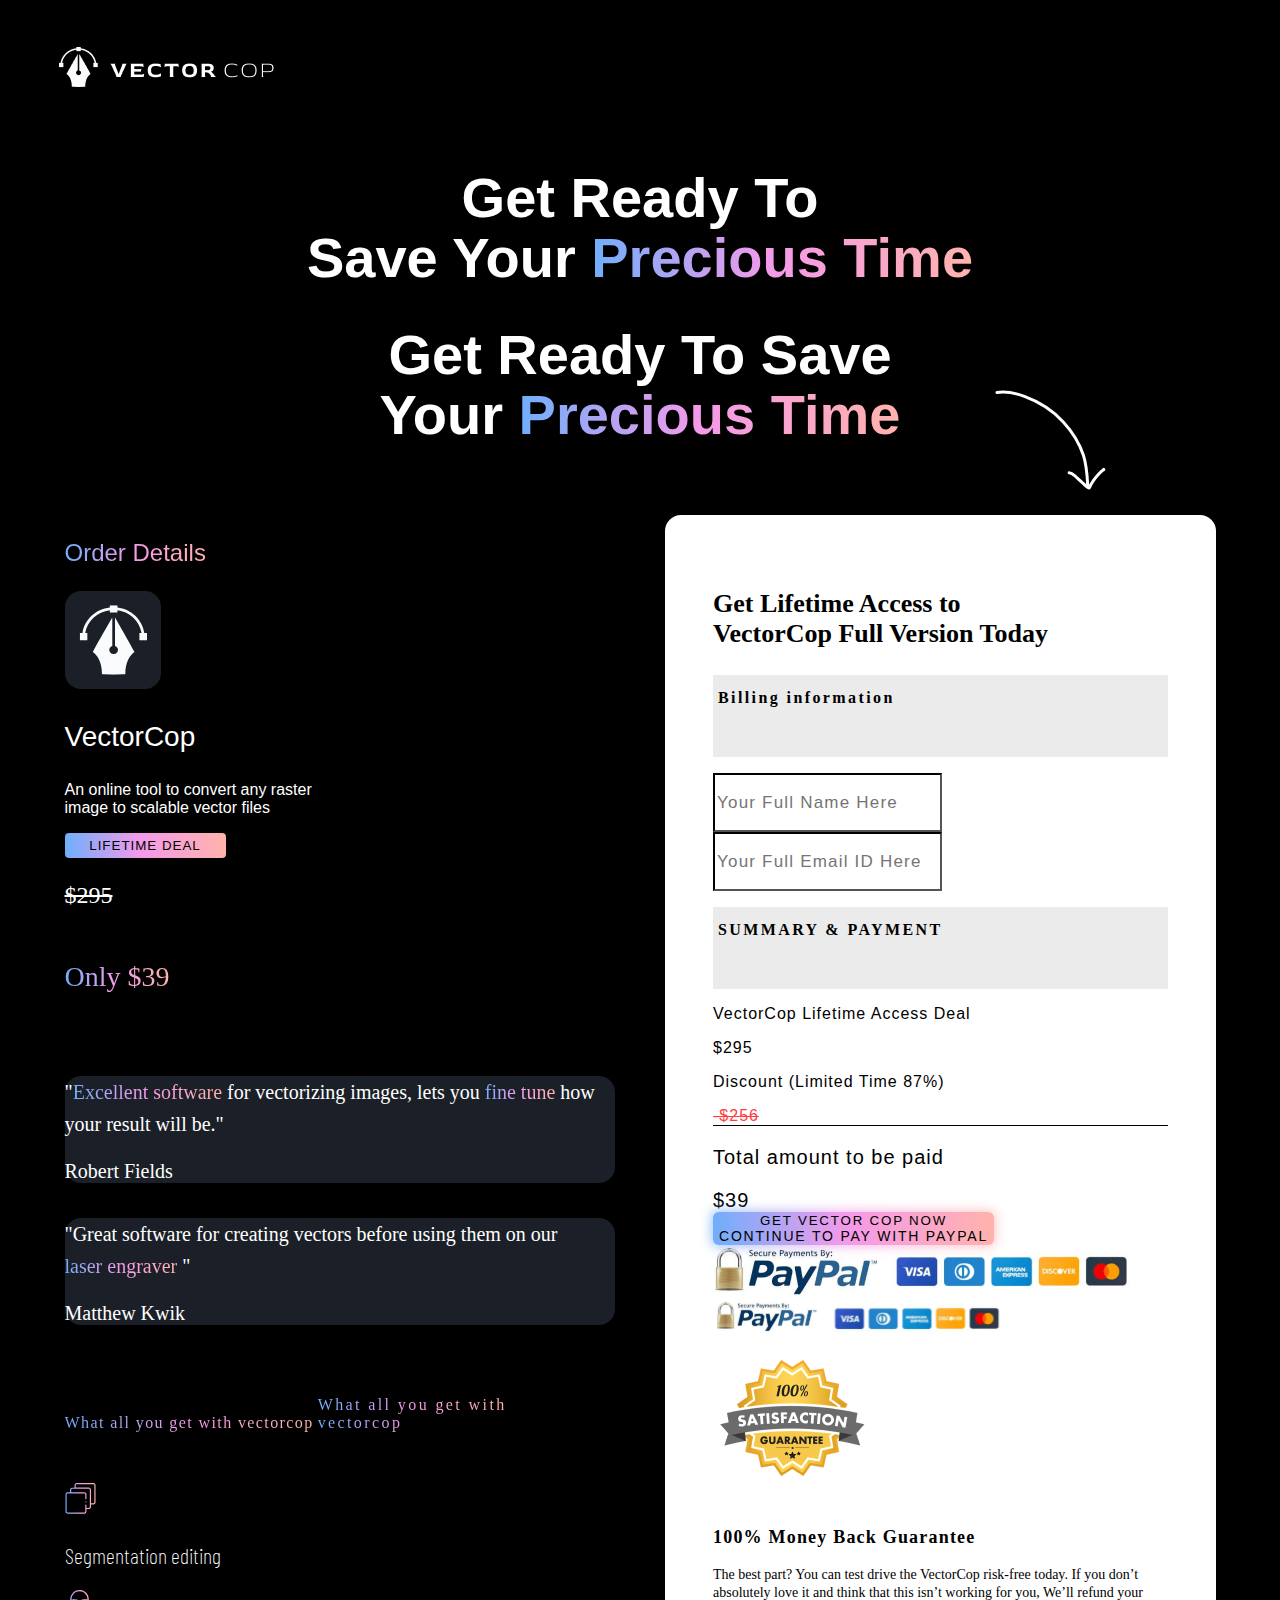
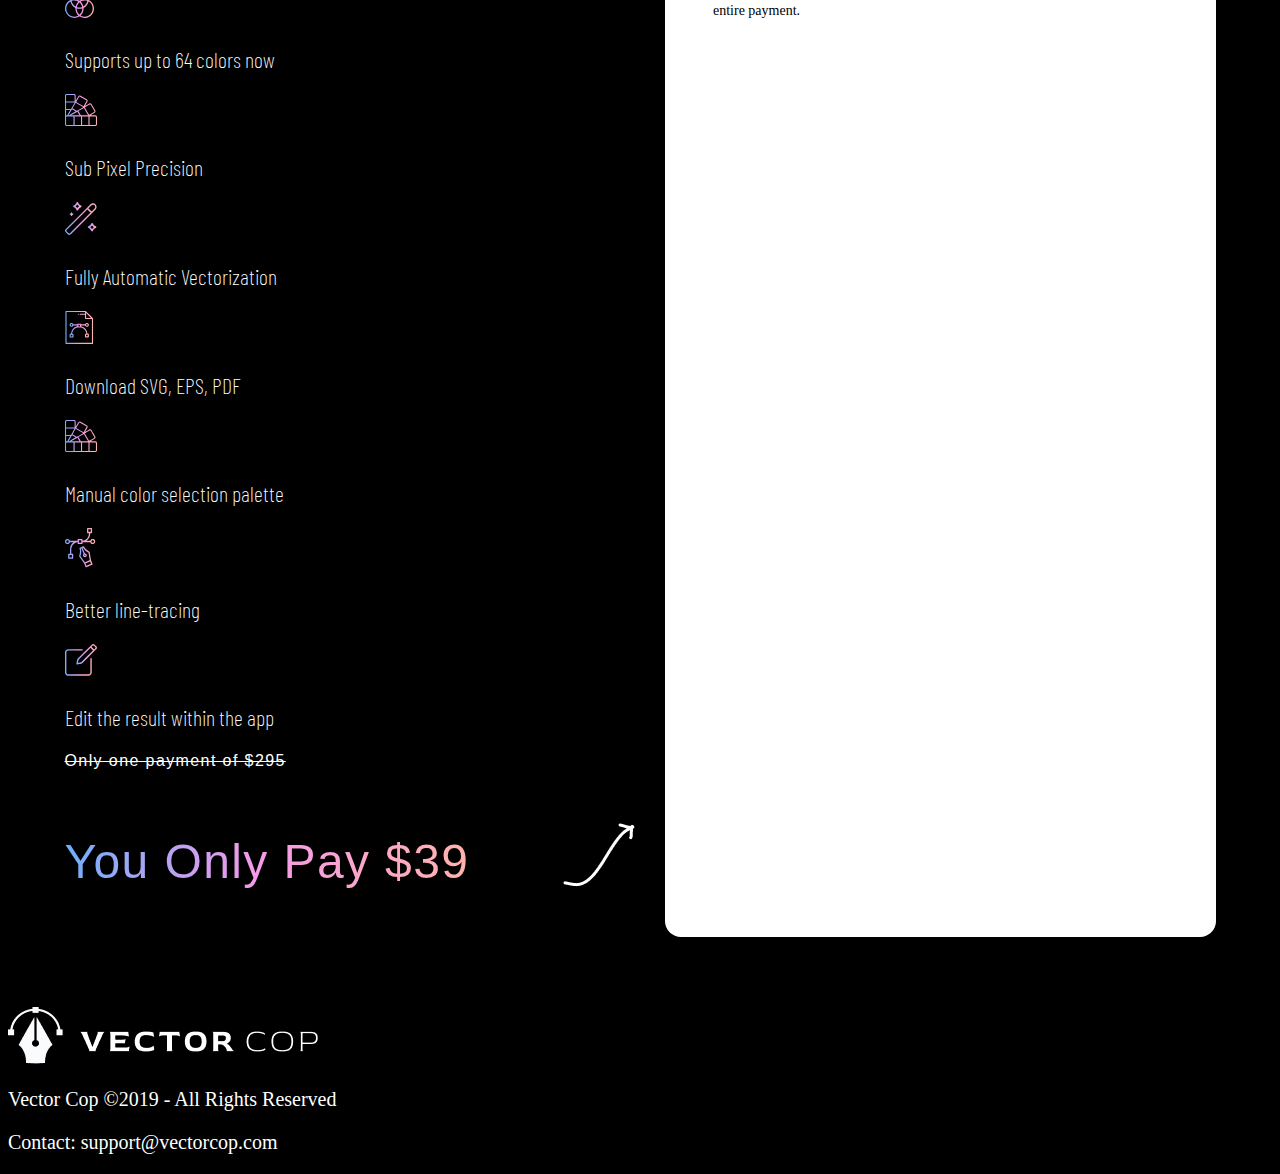
==== commit 786f90b6: "cart order details  deskto ipadp" ====
--- a/cart.html
+++ b/cart.html
@@ -194,7 +194,7 @@
 
                 
 
-                        <button class="cart-g-div mt-4 mb-2 py-3 c-g fs-5 fs-sm-18 fw-bold l-space-2">GET VECTOR COP NOW <span class="d-block l-space-2 fw-300 fs-14">CONTINUE TO PAY WITH PAYPAL</span></button>
+                        <button class="cart-g-div box-shadow-g mt-4 mb-2 py-3 c-g fs-5 fs-sm-18 fw-bold l-space-5">GET VECTOR COP NOW <span class="d-block l-space-5 fw-300 fs-14">CONTINUE TO PAY WITH PAYPAL</span></button>
 
                         <div class="d-none d-lg-block credit-img mx-auto mt-4">
                             <img src="images/Group 53.png" alt="cresdit card">
--- a/css/cart.css
+++ b/css/cart.css
@@ -114,6 +114,56 @@
 .br-16{
     border-radius: 16px;
 }
+
+.box-shadow-g{
+
+    display: flex;
+    flex-direction: column;
+    justify-content: center;
+    align-items: center;
+    font-family: "Roboto", sans-serif;
+    position: relative;
+    outline: none;
+    border: none;
+    -webkit-appearance: none;
+    -webkit-tap-highlight-color: transparent;
+    cursor: pointer;
+    -webkit-user-select: none;
+    -moz-user-select: none;
+    -ms-user-select: none;
+    user-select: none;
+    border-radius: 4px;
+    color: #000;
+    z-index: 2;
+    
+    /* Our gradient */
+     background: linear-gradient(88.79deg, #60B1FD -5.16%, #F49AEA 47.08%, #FFB2AE 98.23%);;
+  }
+
+  .box-shadow-g:after {
+    content: "";
+    position: absolute;
+    z-index: -1;
+    
+    height: 105%;
+    width: 101%;
+    opacity: 0.8;
+    border-radius: 4px;
+    
+    /* Declaring our shadow color inherit from the parent (button) */
+    background: inherit;
+    
+    /* Blurring the element for shadow effect */
+    -webkit-filter: blur(6px);
+    -moz-filter: blur(6px);
+    -o-filter: blur(6px);
+    -ms-filter: blur(6px);
+    filter: blur(6px);
+    
+    /* Transition for the magic */
+    -webkit-transition: all 0.2s;
+    transition: all 0.2s;
+  }
 
 @media(max-width:768px){
     .fs-72{
